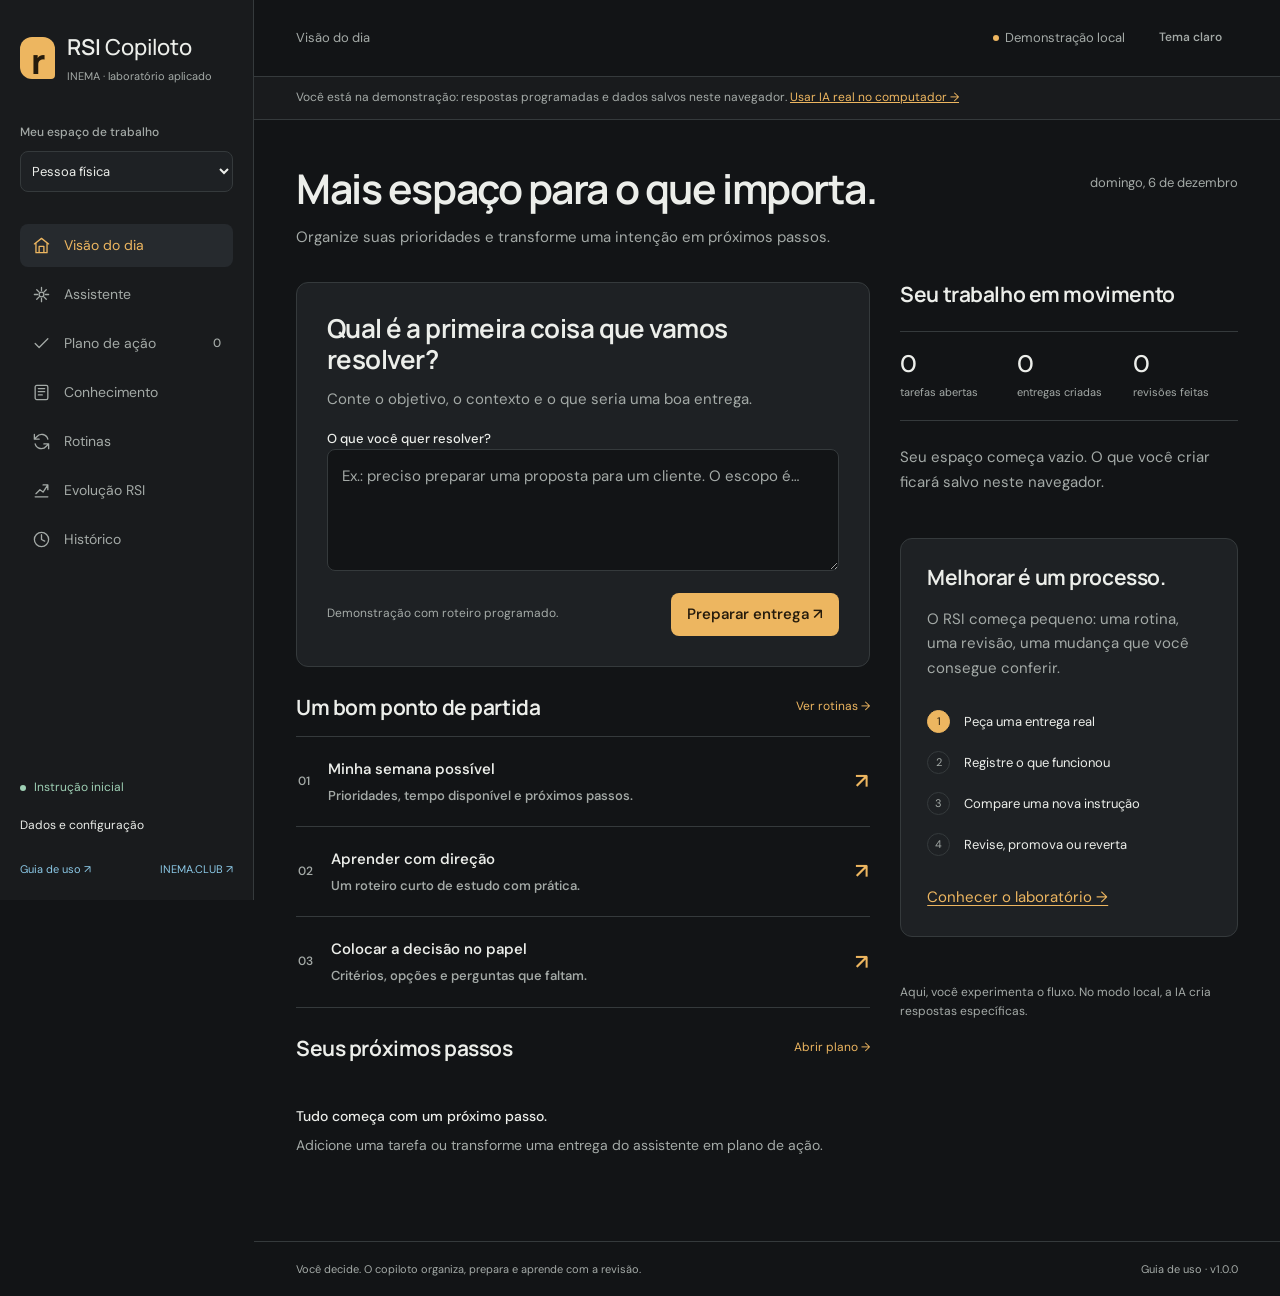
==== app/index.html @ 78c97b01 "feat: RSI Copiloto com IA local e melhoria supervisionada" ====
<!doctype html>
<html lang="pt-BR">
<head>
<meta charset="utf-8"><meta name="viewport" content="width=device-width,initial-scale=1">
<meta name="description" content="RSI Copiloto: assistente para organizar o trabalho, criar entregas e testar melhorias com supervisão.">
<meta name="theme-color" content="#121416"><title>RSI Copiloto — sua mesa de trabalho</title>
<link rel="stylesheet" href="style.css"><script src="backup.js" defer></script><script src="demo.js" defer></script><script src="app.js" defer></script>
</head>
<body>
<a class="skip" href="#main">Pular para o conteúdo</a>
<div class="shell">
<aside class="sidebar">
<a class="brand" href="#inicio" aria-label="RSI Copiloto, início"><span class="brand-mark" aria-hidden="true">r</span><span>RSI <strong>Copiloto</strong><small>INEMA · laboratório aplicado</small></span></a>
<label for="profile" class="profile-label">Meu espaço de trabalho</label>
<select id="profile"><option value="pessoal">Pessoa física</option><option value="autonomo">Profissional independente</option><option value="empresa">Pequena empresa</option></select>
<nav aria-label="Navegação principal" id="nav">
<a href="#inicio" data-page="inicio"><span aria-hidden="true"><svg viewBox="0 0 24 24"><path d="M3 10 12 3l9 7M5 9v12h14V9M9 21v-8h6v8"/></svg></span> Visão do dia</a>
<a href="#assistente" data-page="assistente"><span aria-hidden="true"><svg viewBox="0 0 24 24"><path d="M12 3v4m0 10v4M3 12h4m10 0h4M6 6l3 3m6 6 3 3M6 18l3-3m6-6 3-3"/><circle cx="12" cy="12" r="3"/></svg></span> Assistente</a>
<a href="#tarefas" data-page="tarefas"><span aria-hidden="true"><svg viewBox="0 0 24 24"><path d="m4 12 5 5L20 6"/></svg></span> Plano de ação <b id="task-count">0</b></a>
<a href="#memoria" data-page="memoria"><span aria-hidden="true"><svg viewBox="0 0 24 24"><rect x="4" y="3" width="16" height="18" rx="2"/><path d="M8 7h8M8 11h8M8 15h5"/></svg></span> Conhecimento</a>
<a href="#rotinas" data-page="rotinas"><span aria-hidden="true"><svg viewBox="0 0 24 24"><path d="M20 9a8 8 0 0 0-14-3L3 9m0-6v6h6m-5 6a8 8 0 0 0 14 3l3-3m0 6v-6h-6"/></svg></span> Rotinas</a>
<a href="#laboratorio" data-page="laboratorio"><span aria-hidden="true"><svg viewBox="0 0 24 24"><path d="M4 20h16M5 16l5-5 4 3 6-9m-6 0h6v6"/></svg></span> Evolução RSI</a>
<a href="#historico" data-page="historico"><span aria-hidden="true"><svg viewBox="0 0 24 24"><circle cx="12" cy="12" r="9"/><path d="M12 6v6l4 2"/></svg></span> Histórico</a>
</nav>
<div class="sidebar-bottom"><div class="active-version"><span class="dot"></span><span id="active-version">Instrução inicial</span></div><a href="#configuracoes" data-page="configuracoes">Dados e configuração</a><div class="ecosystem"><a href="../guia/">Guia de uso ↗</a><a href="https://inema.club" target="_blank" rel="noopener">INEMA.CLUB ↗</a></div></div>
</aside>
<div class="workspace">
<header class="topbar"><span id="breadcrumb">Sua mesa de trabalho</span><div><span id="runtime" class="status">Carregando…</span><button id="theme" class="quiet" aria-label="Alternar tema">Tema claro</button></div></header>
<div id="mode-banner" class="mode-banner" hidden></div>
<main id="main" tabindex="-1"><div class="loading">Abrindo sua mesa de trabalho…</div></main>
<footer class="app-footer">Você decide. O copiloto organiza, prepara e aprende com a revisão.<a href="../guia/">Guia de uso · v1.0.0</a></footer>
</div>
</div>
<div id="toast" role="status" aria-live="polite" hidden></div>
<div id="busy" role="status" aria-live="polite" hidden><div><span class="spinner"></span><strong id="busy-text">Preparando sua entrega…</strong><p>Você pode acompanhar o resultado aqui. Não feche a página.</p></div></div>
</body>
</html>
---- app/style.css ----
@import url('https://fonts.googleapis.com/css2?family=DM+Sans:wght@400;450;500;550;600;650;700&family=Manrope:wght@400;500;600;650;700;750;800&display=swap');
:root{--bg:#121416;--side:#191b1d;--panel:#1e2124;--raised:#262a2e;--text:#eceeea;--muted:#a4aaa7;--line:#353a3c;--accent:#edb660;--on-accent:#251b0c;--good:#9ecfb4;--bad:#f2a393;--blue:#8bc8e6;--radius:12px;color-scheme:dark}
body.light{--bg:#f4f3ef;--side:#eae9e3;--panel:#fffefb;--raised:#e8e7e1;--text:#202725;--muted:#58615d;--line:#cdcfca;--accent:#825209;--on-accent:#fff;--good:#286442;--bad:#a02d1d;--blue:#195f82;color-scheme:light}
*{box-sizing:border-box}body{margin:0;background:var(--bg);color:var(--text);font:15px/1.65 'DM Sans',system-ui,sans-serif}button,input,textarea,select{font:inherit}a{color:inherit;text-decoration:none}button,a,select,input,textarea{ -webkit-tap-highlight-color:transparent}button{cursor:pointer}button:disabled{opacity:.45;cursor:not-allowed}button,a,input,textarea,select{outline-offset:4px}button:focus-visible,a:focus-visible,input:focus-visible,textarea:focus-visible,select:focus-visible{outline:2px solid var(--accent)}h1,h2,h3{font-family:Manrope,system-ui,sans-serif;line-height:1.2}h1{font-size:clamp(28px,3.2vw,42px);letter-spacing:-.035em;margin:0 0 12px;font-weight:650}h2{font-size:21px;letter-spacing:-.02em;margin:0 0 16px;font-weight:650}h3{font-size:16px;margin:0 0 8px}p{margin:0 0 16px;max-width:72ch}small,.muted{color:var(--muted)}button,input,textarea,select{border:1px solid var(--line);border-radius:8px;color:var(--text);background:var(--panel)}button{min-height:42px;padding:8px 15px;font-weight:550;transition:background .15s}button:hover{background:var(--raised)}button.primary,.button.primary{background:var(--accent);color:var(--on-accent);border-color:transparent}button.primary:hover,.button.primary:hover{filter:brightness(1.08)}.button{display:inline-flex;align-items:center;justify-content:center;padding:9px 16px;border:1px solid var(--line);border-radius:8px;font-weight:600;min-height:44px}.quiet{background:transparent;border-color:transparent;color:var(--muted)}.danger{color:var(--bad)}.shell{display:grid;grid-template-columns:254px minmax(0,1fr);min-height:100vh}.sidebar{background:var(--side);border-right:1px solid var(--line);position:sticky;top:0;height:100vh;padding:32px 20px 22px;display:flex;flex-direction:column}.brand{display:flex;align-items:center;gap:12px;font:600 22px Manrope,sans-serif;margin-bottom:40px}.brand strong{font-weight:500}.brand small{display:block;font:11px 'DM Sans',sans-serif;color:var(--muted);margin-top:7px}.brand-mark{display:grid;place-items:center;width:35px;height:42px;background:var(--accent);color:var(--on-accent);border-radius:12px 12px 4px 12px;font-size:35px;font-weight:800}.profile-label{font-size:12px;color:var(--muted);margin-bottom:8px}.sidebar select{width:100%;padding:10px 7px;font-size:13px}.sidebar nav{display:grid;gap:6px;margin-top:32px}.sidebar nav a{display:flex;align-items:center;gap:12px;padding:10px 12px;font-size:14px;border-radius:8px;color:var(--muted)}.sidebar nav a span{width:20px;font-size:21px;line-height:1}.sidebar nav a:hover{background:var(--raised);color:var(--text)}.sidebar nav a[aria-current=page]{background:var(--raised);color:var(--accent)}.sidebar nav b{margin-left:auto;font-size:12px;font-weight:500}.sidebar-bottom{margin-top:auto;padding-top:32px;font-size:12px}.active-version{display:flex;align-items:center;gap:8px;margin-bottom:18px;color:var(--good)}.dot{width:6px;height:6px;border-radius:50%;background:var(--good);flex-shrink:0}.ecosystem{display:flex;justify-content:space-between;margin-top:24px;color:var(--blue);font-size:11px}.workspace{min-width:0}.topbar{height:77px;border-bottom:1px solid var(--line);padding:0 42px;display:flex;align-items:center;justify-content:space-between;color:var(--muted);font-size:13px}.topbar>div{display:flex;align-items:center;gap:18px}.topbar button{font-size:12px}.status{display:flex;align-items:center;gap:6px}.status:before{content:'';width:6px;height:6px;background:var(--accent);border-radius:50%}.mode-banner{background:var(--side);padding:11px 42px;font-size:12px;color:var(--muted);border-bottom:1px solid var(--line)}.mode-banner a{color:var(--accent);text-decoration:underline}main{max-width:1320px;margin:0 auto;padding:44px 42px 56px;min-height:calc(100vh - 150px)}.page-head{display:flex;align-items:flex-start;justify-content:space-between;gap:24px;margin-bottom:32px}.page-head p{color:var(--muted);margin:0}.page-head .button{flex-shrink:0}.date{font-size:13px;color:var(--muted);text-align:right;padding-top:8px}.layout{display:grid;grid-template-columns:minmax(0,1.7fr) minmax(260px,1fr);gap:30px}.stack{display:grid;gap:28px;align-content:start}.panel{background:var(--panel);border:1px solid var(--line);border-radius:var(--radius);padding:26px}.hero-panel{padding:30px}.hero-panel h2{font-size:26px;margin-bottom:12px;max-width:25ch}.hero-panel p{color:var(--muted)}.prompt{width:100%;min-height:122px;padding:14px;resize:vertical;background:var(--bg);line-height:1.65}.composer-bottom{display:flex;align-items:center;justify-content:space-between;gap:14px;margin-top:14px}.composer-bottom small{font-size:12px}.section-head{display:flex;justify-content:space-between;align-items:center;margin-bottom:16px;gap:14px}.section-head h2{margin:0}.section-head a{font-size:12px;color:var(--accent)}.routine-list{border-top:1px solid var(--line)}.routine-choice{display:flex;text-align:left;gap:18px;width:100%;padding:20px 2px;border:0;border-bottom:1px solid var(--line);border-radius:0;background:transparent;align-items:center}.routine-choice:hover{background:var(--side)}.routine-choice strong{display:block;font-size:15px;margin-bottom:3px;font-weight:550}.routine-choice small{display:block;font-size:13px}.routine-choice .arrow{margin-left:auto;color:var(--accent);font-size:21px}.row-number{font-size:12px;color:var(--muted);font-variant-numeric:tabular-nums}.empty{padding:28px 0;color:var(--muted);font-size:14px}.empty strong{display:block;font-weight:500;color:var(--text);margin-bottom:6px}.stat-strip{display:grid;grid-template-columns:repeat(3,1fr);border-block:1px solid var(--line);margin:24px 0;padding:16px 0;gap:12px}.stat-strip strong{display:block;font-size:24px;font-weight:500;line-height:1.3}.stat-strip small{font-size:11px}.step-path{padding:0;list-style:none;margin:20px 0}.step-path li{display:flex;gap:14px;padding:9px 0;font-size:13px;align-items:center}.step-path span{width:23px;height:23px;display:grid;place-items:center;border:1px solid var(--line);border-radius:50%;font-size:11px;color:var(--muted)}.step-path li:first-child span{background:var(--accent);color:var(--on-accent);border-color:var(--accent)}.link{color:var(--accent);text-decoration:underline;text-underline-offset:3px}.notice{color:var(--muted);font-size:13px;padding:15px 0;border-block:1px solid var(--line);margin:20px 0}.notice strong{color:var(--text)}.form-grid{display:grid;gap:16px}label{display:block;font-size:13px;font-weight:500}label input,label select,label textarea{display:block;margin-top:7px;width:100%;padding:11px 12px}textarea{resize:vertical;min-height:110px}input[type=checkbox]{width:17px;height:17px;accent-color:var(--accent)}label.check{display:flex;align-items:flex-start;gap:10px;font-weight:400}label.check input{width:auto;margin-top:4px}.inline-form{display:flex;gap:12px;align-items:flex-end;flex-wrap:wrap}.inline-form label:first-child{flex:1;min-width:180px}.inline-form label:nth-child(2){width:170px}.task-row{display:flex;align-items:center;gap:14px;border-bottom:1px solid var(--line);padding:16px 0}.task-row .task-title{flex:1;min-width:0;overflow-wrap:anywhere}.task-row .task-title small{display:block;font-size:12px}.task-row.done .task-title{color:var(--muted);text-decoration:line-through}.task-toggle{padding:0;width:24px;min-height:24px;border-radius:50%;flex-shrink:0;font-size:12px}.task-row.done .task-toggle{color:var(--on-accent);background:var(--accent)}.task-row .quiet{padding:6px;font-size:12px}.filter-bar{display:flex;gap:8px;flex-wrap:wrap;margin:24px 0 8px}.filter-bar button{font-size:12px;min-height:34px;padding:5px 12px}.filter-bar button.selected{color:var(--accent);border-color:var(--accent)}.memory-row,.history-row,.candidate-row{padding:22px 0;border-bottom:1px solid var(--line)}.memory-row p{white-space:pre-wrap;color:var(--muted);font-size:14px;overflow-wrap:anywhere}.memory-row header,.history-row header{display:flex;justify-content:space-between;gap:18px;align-items:flex-start}.memory-row h3{margin:0}.tags{display:flex;gap:8px;flex-wrap:wrap}.tag{display:inline-block;font-size:11px;color:var(--muted);border:1px solid var(--line);padding:2px 8px;border-radius:5px}.tag.good{color:var(--good)}.tag.amber{color:var(--accent)}.output{margin-top:28px}.output h2{font-size:27px}.prose{white-space:pre-wrap;overflow-wrap:anywhere;line-height:1.85;max-width:75ch}.output h3{margin-top:26px}.output ul,.output ol{padding-left:22px;color:var(--muted)}.output li{padding:4px 0}.actions{display:flex;gap:10px;flex-wrap:wrap;margin-top:20px}.actions button{font-size:13px}.feedback{margin-top:30px;padding-top:24px;border-top:1px solid var(--line)}.feedback h3{margin-top:0}.feedback form{display:grid;gap:12px}.feedback select{padding:8px}.search{width:100%;padding:12px 14px;margin:0 0 8px}.experiment{margin-top:20px;border-top:1px solid var(--line);padding-top:20px}.compare{display:grid;grid-template-columns:1fr 1fr;gap:22px;margin:16px 0}.compare>div{padding:18px;background:var(--bg);border-radius:8px;min-width:0}.compare .prose{font-size:13px;max-height:350px;overflow:auto}.compare h3{margin-top:0}.meter{height:4px;background:var(--raised);margin:10px 0}.meter span{display:block;height:100%;background:var(--accent)}details{border-bottom:1px solid var(--line);padding:14px 0}summary{cursor:pointer;font-size:14px}pre{white-space:pre-wrap;overflow-wrap:anywhere;background:var(--bg);border:1px solid var(--line);padding:16px;font-size:12px;border-radius:8px}table{border-collapse:collapse;width:100%;font-size:13px}th,td{text-align:left;padding:12px 8px;border-bottom:1px solid var(--line);vertical-align:top}th{color:var(--muted);font-weight:500}.table-scroll{overflow:auto}#toast{position:fixed;bottom:24px;left:50%;transform:translateX(-50%);z-index:50;background:var(--text);color:var(--bg);padding:14px 22px;border-radius:10px;max-width:min(600px,90vw);box-shadow:0 8px 30px #0003}#toast.error{background:var(--bad);color:var(--bg)}#busy{position:fixed;inset:0;z-index:40;background:#0009;display:grid;place-items:center;padding:24px}#busy>div{background:var(--panel);border:1px solid var(--line);border-radius:12px;padding:30px;max-width:480px}#busy strong{display:block;margin:15px 0 8px;font-size:20px}#busy p{color:var(--muted);font-size:14px;margin:0}.spinner{display:block;width:24px;height:24px;border:2px solid var(--line);border-top-color:var(--accent);border-radius:50%;animation:spin 1s linear infinite}@keyframes spin{to{transform:rotate(360deg)}}[hidden]{display:none!important}.app-footer{border-top:1px solid var(--line);padding:18px 42px;color:var(--muted);font-size:11px;display:flex;justify-content:space-between;gap:20px}.skip{position:fixed;top:-100px;left:20px;z-index:100;background:var(--accent);color:var(--on-accent);padding:12px}.skip:focus{top:10px}.loading{padding:40px;color:var(--muted)}.error-panel{color:var(--bad)}.file-input{max-width:100%;padding:10px}.overview-note{font-size:12px;margin-top:18px;color:var(--muted)}.version-row{display:flex;justify-content:space-between;align-items:center;padding:16px 0;border-bottom:1px solid var(--line);gap:16px}.version-row small{display:block}.run-select{display:block;width:100%;text-align:left;margin-top:12px;background:var(--panel);padding:16px}.run-select small{display:block;font-weight:400;margin-top:5px}
@media(min-width:1500px){main{padding-top:54px}.layout{gap:42px}.hero-panel{padding:36px}}
@media(max-width:1100px){.shell{grid-template-columns:215px minmax(0,1fr)}.sidebar{padding:25px 14px}.brand{font-size:19px}.layout{grid-template-columns:1fr}.topbar{padding-inline:26px}main{padding:32px 26px}.mode-banner{padding-inline:26px}.stack.side-stack{grid-template-columns:1fr 1fr;gap:22px}.compare{gap:12px}}
@media(max-width:720px){.shell{display:block}.sidebar{position:static;height:auto;padding:18px 18px 0;border-right:0;border-bottom:1px solid var(--line)}.brand{margin-bottom:18px;font-size:20px}.brand small{font-size:11px}.brand-mark{width:30px;height:36px;font-size:28px}.profile-label{display:none}.sidebar select{position:absolute;right:18px;top:21px;width:155px;font-size:11px;padding:9px 5px}.sidebar nav{display:flex;overflow:auto;gap:6px;margin-top:0;padding:4px 0 10px}.sidebar nav a{white-space:nowrap;padding:8px 10px;font-size:12px}.sidebar nav a span{display:none}.sidebar nav b{font-size:11px}.sidebar-bottom{display:none}.topbar{height:55px;padding:0 18px;font-size:11px}.topbar>div{gap:8px}.topbar button{font-size:11px;padding:4px}.mode-banner{padding:10px 18px;font-size:11px}main{padding:30px 18px 40px}.page-head{margin-bottom:24px;gap:14px;flex-wrap:wrap}.date{display:none}.page-head p{font-size:14px}.panel{padding:21px}.hero-panel h2{font-size:23px}.composer-bottom{align-items:flex-start;flex-direction:column}.composer-bottom button{width:100%}.stack.side-stack{grid-template-columns:1fr}.app-footer{padding:18px;font-size:11px}.inline-form button{width:100%}.inline-form label:nth-child(2){width:100%}.compare{grid-template-columns:1fr}.task-row{gap:10px}.task-row .quiet{font-size:11px}.section-head{gap:8px}.section-head h2{font-size:19px}.section-head a{font-size:11px}.stat-strip strong{font-size:22px}h1{font-size:30px}.button{font-size:13px}.routine-choice small{font-size:12px}body{font-size:14px}}
@media(prefers-reduced-motion:reduce){*,*:before,*:after{animation:none!important;transition:none!important;scroll-behavior:auto!important}}

.sidebar nav svg{width:19px;height:19px;display:block;fill:none;stroke:currentColor;stroke-width:1.65;stroke-linecap:round;stroke-linejoin:round}.prompt::placeholder,input::placeholder,textarea::placeholder{color:var(--muted);opacity:1}
@media(max-width:720px){.sidebar select{position:static;width:100%;margin-bottom:12px;font-size:13px}.brand{margin-bottom:14px}.sidebar nav a{min-height:44px}.app-footer{flex-wrap:wrap}}
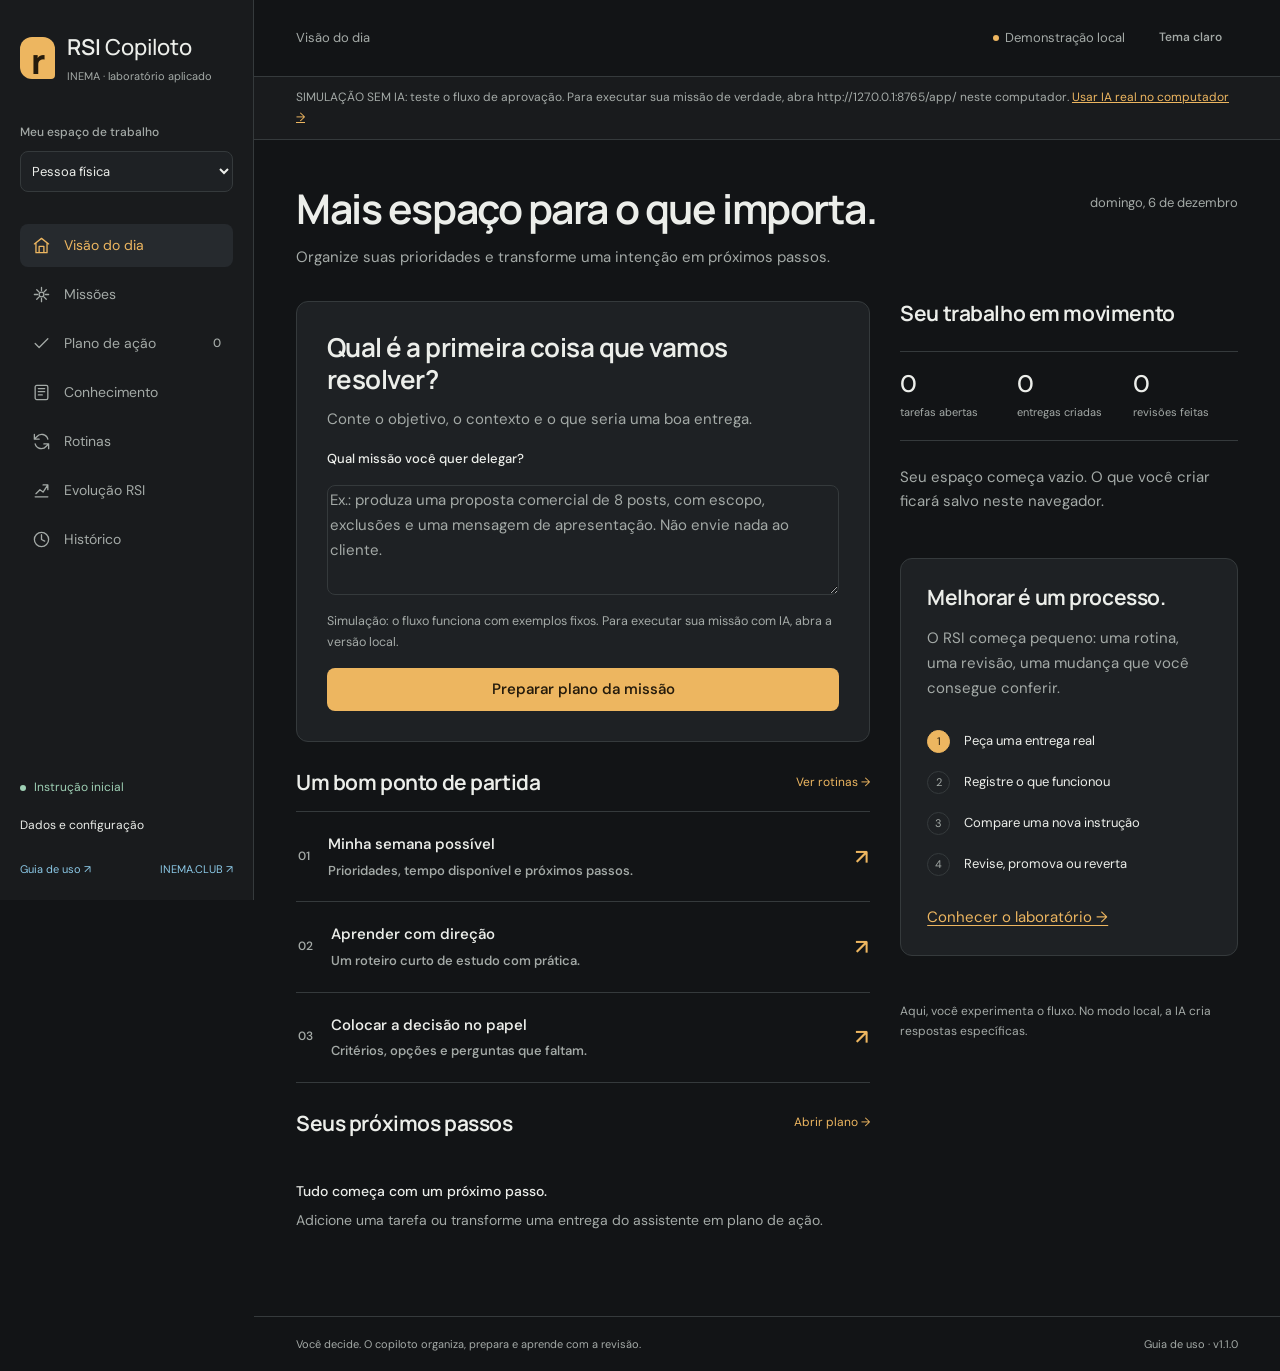
==== commit 145730da: "feat: missões com execução contínua e LOOP-R conectado" ====
--- a/app/index.html
+++ b/app/index.html
@@ -4,7 +4,7 @@
 <meta charset="utf-8"><meta name="viewport" content="width=device-width,initial-scale=1">
 <meta name="description" content="RSI Copiloto: assistente para organizar o trabalho, criar entregas e testar melhorias com supervisão.">
 <meta name="theme-color" content="#121416"><title>RSI Copiloto — sua mesa de trabalho</title>
-<link rel="stylesheet" href="style.css"><script src="backup.js" defer></script><script src="demo.js" defer></script><script src="app.js" defer></script>
+<link rel="stylesheet" href="style.css"><script src="backup.js" defer></script><script src="demo.js" defer></script><script src="missions.js" defer></script><script src="app.js" defer></script>
 </head>
 <body>
 <a class="skip" href="#main">Pular para o conteúdo</a>
@@ -15,7 +15,7 @@
 <select id="profile"><option value="pessoal">Pessoa física</option><option value="autonomo">Profissional independente</option><option value="empresa">Pequena empresa</option></select>
 <nav aria-label="Navegação principal" id="nav">
 <a href="#inicio" data-page="inicio"><span aria-hidden="true"><svg viewBox="0 0 24 24"><path d="M3 10 12 3l9 7M5 9v12h14V9M9 21v-8h6v8"/></svg></span> Visão do dia</a>
-<a href="#assistente" data-page="assistente"><span aria-hidden="true"><svg viewBox="0 0 24 24"><path d="M12 3v4m0 10v4M3 12h4m10 0h4M6 6l3 3m6 6 3 3M6 18l3-3m6-6 3-3"/><circle cx="12" cy="12" r="3"/></svg></span> Assistente</a>
+<a href="#assistente" data-page="assistente"><span aria-hidden="true"><svg viewBox="0 0 24 24"><path d="M12 3v4m0 10v4M3 12h4m10 0h4M6 6l3 3m6 6 3 3M6 18l3-3m6-6 3-3"/><circle cx="12" cy="12" r="3"/></svg></span> Missões</a>
 <a href="#tarefas" data-page="tarefas"><span aria-hidden="true"><svg viewBox="0 0 24 24"><path d="m4 12 5 5L20 6"/></svg></span> Plano de ação <b id="task-count">0</b></a>
 <a href="#memoria" data-page="memoria"><span aria-hidden="true"><svg viewBox="0 0 24 24"><rect x="4" y="3" width="16" height="18" rx="2"/><path d="M8 7h8M8 11h8M8 15h5"/></svg></span> Conhecimento</a>
 <a href="#rotinas" data-page="rotinas"><span aria-hidden="true"><svg viewBox="0 0 24 24"><path d="M20 9a8 8 0 0 0-14-3L3 9m0-6v6h6m-5 6a8 8 0 0 0 14 3l3-3m0 6v-6h-6"/></svg></span> Rotinas</a>
@@ -28,7 +28,7 @@
 <header class="topbar"><span id="breadcrumb">Sua mesa de trabalho</span><div><span id="runtime" class="status">Carregando…</span><button id="theme" class="quiet" aria-label="Alternar tema">Tema claro</button></div></header>
 <div id="mode-banner" class="mode-banner" hidden></div>
 <main id="main" tabindex="-1"><div class="loading">Abrindo sua mesa de trabalho…</div></main>
-<footer class="app-footer">Você decide. O copiloto organiza, prepara e aprende com a revisão.<a href="../guia/">Guia de uso · v1.0.0</a></footer>
+<footer class="app-footer">Você decide. O copiloto organiza, prepara e aprende com a revisão.<a href="../guia/">Guia de uso · v1.1.0</a></footer>
 </div>
 </div>
 <div id="toast" role="status" aria-live="polite" hidden></div>
--- a/app/style.css
+++ b/app/style.css
@@ -9,3 +9,5 @@
 
 .sidebar nav svg{width:19px;height:19px;display:block;fill:none;stroke:currentColor;stroke-width:1.65;stroke-linecap:round;stroke-linejoin:round}.prompt::placeholder,input::placeholder,textarea::placeholder{color:var(--muted);opacity:1}
 @media(max-width:720px){.sidebar select{position:static;width:100%;margin-bottom:12px;font-size:13px}.brand{margin-bottom:14px}.sidebar nav a{min-height:44px}.app-footer{flex-wrap:wrap}}
+
+.mission-picker{margin:24px 0}.mission-steps{padding:0;list-style:none}.mission-steps li{padding:18px 0;border-bottom:1px solid var(--line)}.mission-steps li>span{display:block;color:var(--muted);font-size:13px}.mission-steps li.current>strong{color:var(--accent)}.mission-steps li p{color:var(--muted);font-size:14px;margin:8px 0}.mission-delivery{margin-top:28px;padding-top:24px;border-top:1px solid var(--line)}.mission-delivery h3{margin-top:20px}.mission-delivery form{margin-top:24px}.mission-secondary{margin-top:32px;border-top:1px solid var(--line);padding-top:15px}.mission-detail{margin-top:22px}.mission-detail .tags{margin-bottom:16px}.mission-detail .prose{overflow-wrap:anywhere}#main:focus{outline:none}
